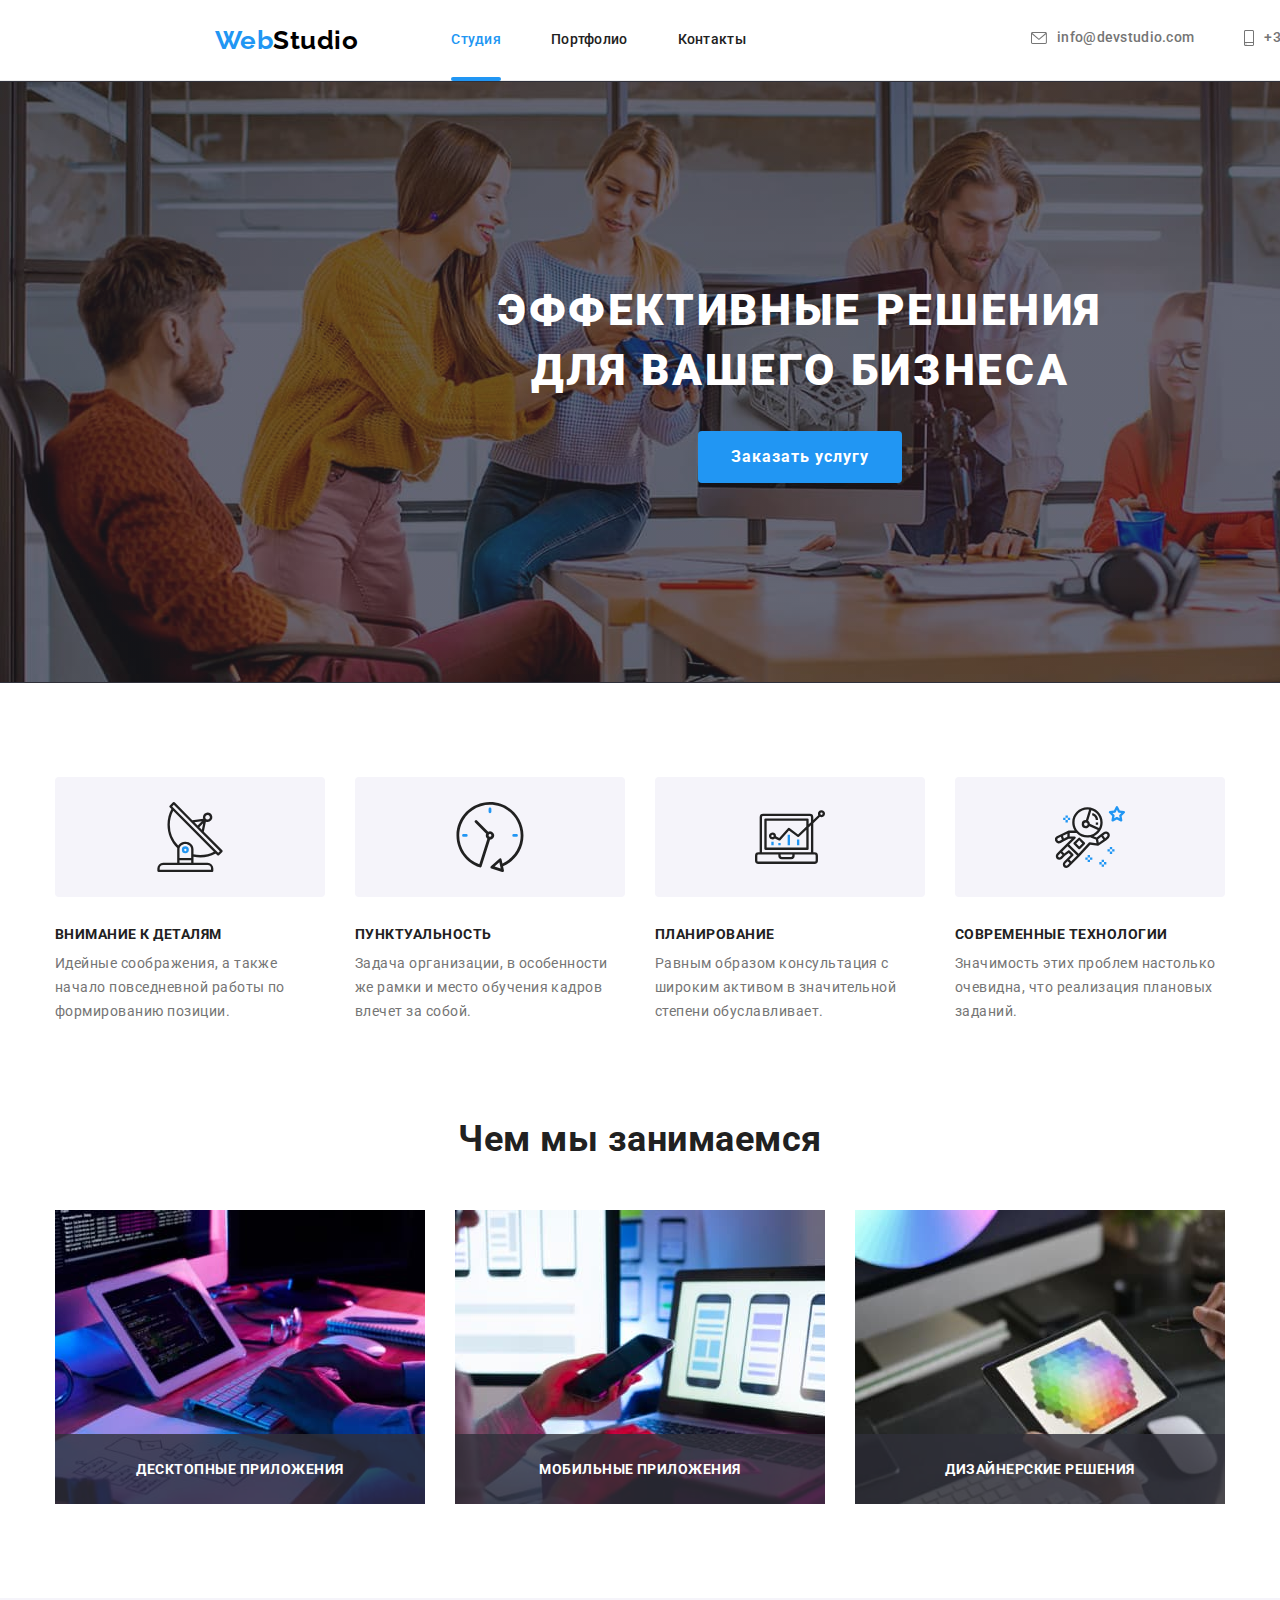
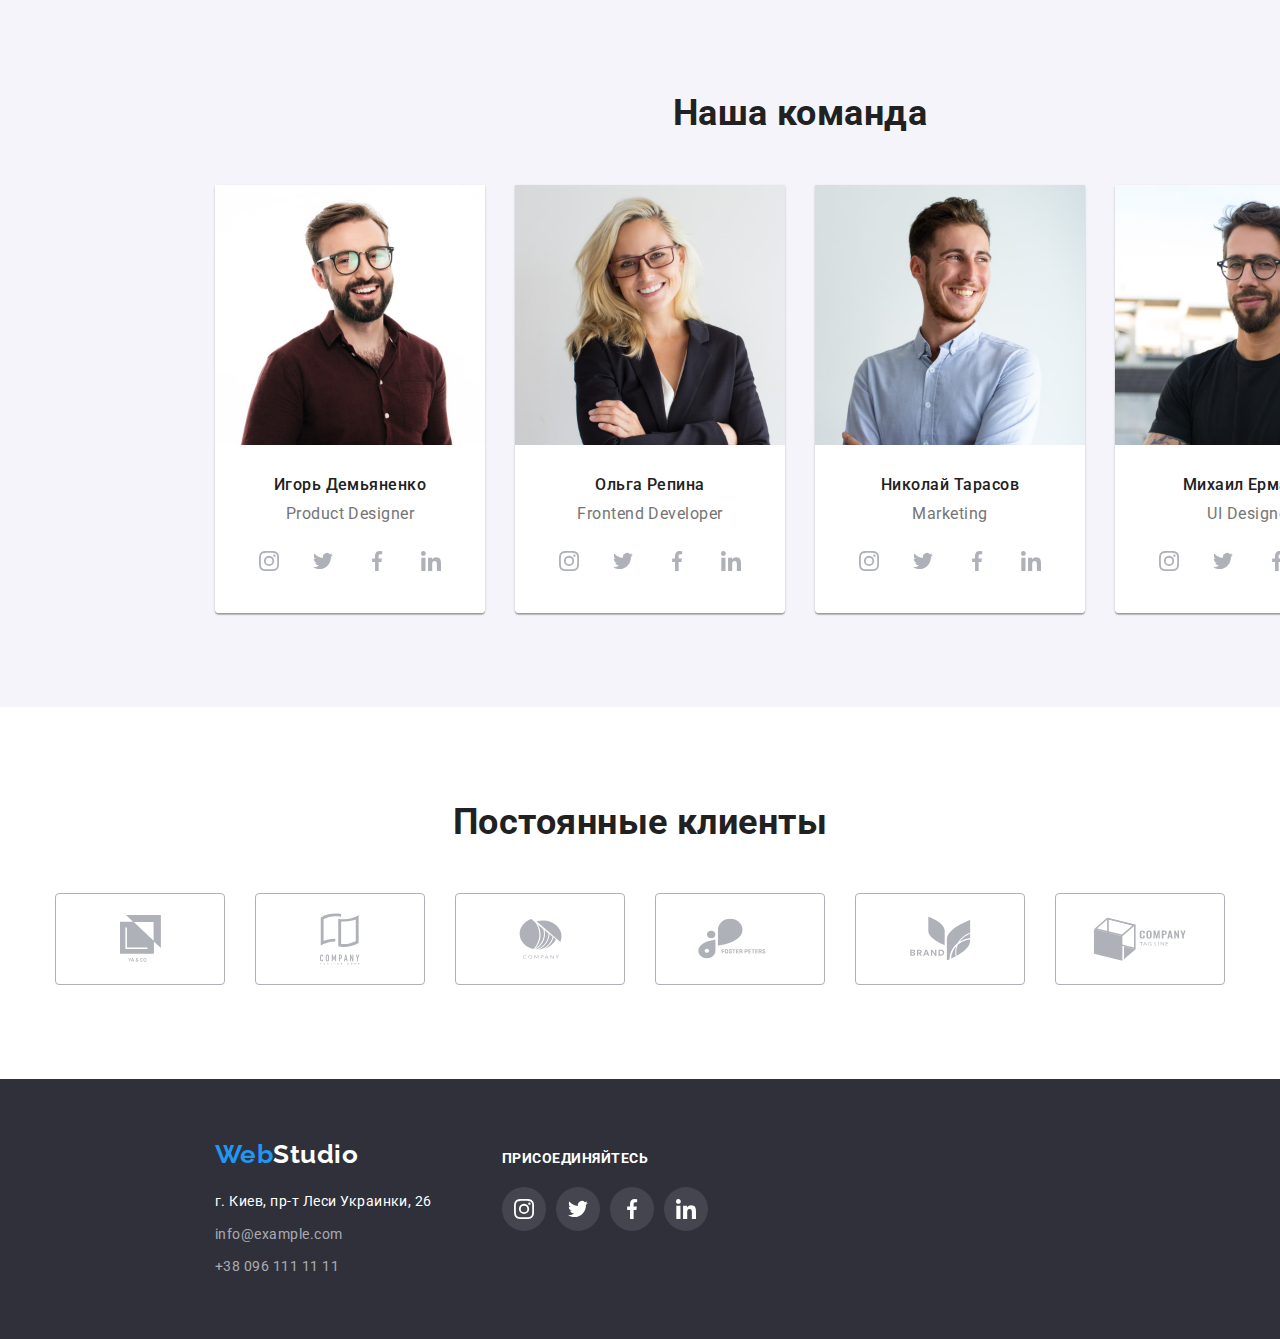
==== index.html @ 0e06b634 "Клонирует дз5" ====
<!DOCTYPE html>
<html lang="ru">
  <head>
    <meta charset="UTF-8" />
    <meta http-equiv="X-UA-Compatible" content="IE=edge" />
    <meta name="viewport" content="width=device-width, initial-scale=1.0" />
    <title>Студия</title>
    <link rel="preconnect" href="https://fonts.googleapis.com" />
    <link rel="preconnect" href="https://fonts.gstatic.com" crossorigin />
    <link
      href="https://fonts.googleapis.com/css2?family=Raleway:wght@700&family=Roboto:wght@400;500;700;900&display=swap"
      rel="stylesheet"
    />
    <link
      rel="stylesheet"
      href="https://cdnjs.cloudflare.com/ajax/libs/modern-normalize/1.1.0/modern-normalize.min.css"
    />
    <link rel="stylesheet" href="./css/styles.css" />
  </head>
  <body>
    <!--Header-->
    <header class="page-header">
      <div class="container header">
        <nav class="site-nav">
          <a href="./index.html" class="logo-header"><span class="logo-web">Web</span>Studio</a>
          <ul class="header-nav list">
            <li class="item"><a href="./index.html" class="link current">Студия</a></li>
            <li class="item"><a href="./portfolio.html" class="link">Портфолио</a></li>
            <li class="item"><a href="" class="link">Контакты</a></li>
          </ul>
        </nav>

        <ul class="header-conn list">
          <li class="item">
            <a href="mailto:info@devstudio.com" class="link"
              ><svg class="conn-icon" width="16" height="12">
                <use href="./images/sprites.svg#icon-mail"></use></svg
              >info@devstudio.com</a
            >
          </li>
          <li class="item">
            <a href="tel:+380961111111" class="link"
              ><svg class="conn-icon" width="10" height="16">
                <use href="./images/sprites.svg#icon-tel"></use></svg
              >+38 096 111 11 11</a
            >
          </li>
        </ul>
      </div>
    </header>

    <main class="page-main">
      <!--Hero-->
      <section class="hero">
        <div class="container">
          <h1 class="hero-title">
            Эффективные решения <br />
            для вашего бизнеса
          </h1>
          <button type="button" class="hero-button" data-modal-open>Заказать услугу</button>
        </div>
      </section>

      <!--Features-->
      <section class="section features no-padding">
        <div class="container">
          <h2 class="invisible">Наши особенности</h2>
          <ul class="list features-display">
            <li class="item">
              <div class="features-icon">
                <svg class="icon" width="70" height="70">
                  <use href="./images/sprites.svg#icon-antenna"></use>
                </svg>
              </div>
              <h3 class="features-title">Внимание к деталям</h3>
              <p class="features-text">
                Идейные соображения, а также начало повседневной работы по формированию позиции.
              </p>
            </li>
            <li class="item">
              <div class="features-icon">
                <svg class="icon" width="70" height="70">
                  <use href="./images/sprites.svg#icon-clock"></use>
                </svg>
              </div>
              <h3 class="features-title">Пунктуальность</h3>
              <p class="features-text">
                Задача организации, в особенности же рамки и место обучения кадров влечет за собой.
              </p>
            </li>
            <li class="item">
              <div class="features-icon">
                <svg class="icon" width="70" height="70">
                  <use href="./images/sprites.svg#icon-diagram"></use>
                </svg>
              </div>
              <h3 class="features-title">Планирование</h3>
              <p class="features-text">
                Равным образом консультация с широким активом в значительной степени обуславливает.
              </p>
            </li>
            <li class="item">
              <div class="features-icon">
                <svg class="icon" width="70" height="70">
                  <use href="./images/sprites.svg#icon-astronaut"></use>
                </svg>
              </div>
              <h3 class="features-title">Современные технологии</h3>
              <p class="features-text">
                Значимость этих проблем настолько очевидна, что реализация плановых заданий.
              </p>
            </li>
          </ul>
        </div>
      </section>

      <!--What are we doing-->
      <section class="section">
        <div class="container">
          <h2 class="working-direction">Чем мы занимаемся</h2>
          <ul class="list we-doing">
            <li>
              <div class="work-thumb">
                <img src="./images/box1.jpg" alt="Разработка сайта" width="370" height="294" />
                <p class="work-text">Десктопные приложения</p>
              </div>
            </li>
            <li>
              <div class="work-thumb">
                <img src="./images/box2.jpg" alt="Стиль сайта" width="370" height="294" />
                <p class="work-text">Мобильные приложения</p>
              </div>
            </li>
            <li>
              <div class="work-thumb">
                <img src="./images/box3.jpg" alt="Дизайн сайта" width="370" height="294" />
                <p class="work-text">Дизайнерские решения</p>
              </div>
            </li>
          </ul>
        </div>
      </section>

      <!--Team-->
      <section class="section our-team">
        <div class="container">
          <h2 class="team-title">Наша команда</h2>
          <ul class="list team">
            <li>
              <div class="card-person">
                <div class="foto-person">
                  <img
                    src="./images/person1.jpg"
                    alt="Игорь Демьяненко"
                    width="270"
                    height="260"
                    class="team-foto"
                  />
                </div>
                <div class="card-person-content">
                  <h3 class="team-name">Игорь Демьяненко</h3>
                  <p class="team-speciality">Product Designer</p>
                  <ul class="list team-list">
                    <li class="item">
                      <a href="" class="link-team"
                        ><svg class="team-icon" width="20" height="20">
                          <use href="./images/sprites.svg#icon-instagram"></use></svg
                      ></a>
                    </li>
                    <li class="item">
                      <a href="" class="link-team"
                        ><svg class="team-icon" width="20" height="20">
                          <use href="./images/sprites.svg#icon-twitter"></use></svg
                      ></a>
                    </li>
                    <li class="item">
                      <a href="" class="link-team"
                        ><svg class="team-icon" width="20" height="20">
                          <use href="./images/sprites.svg#icon-facebook"></use></svg
                      ></a>
                    </li>
                    <li class="item">
                      <a href="" class="link-team"
                        ><svg class="team-icon" width="20" height="20">
                          <use href="./images/sprites.svg#icon-linkedin"></use></svg
                      ></a>
                    </li>
                  </ul>
                </div>
              </div>
            </li>

            <li>
              <div class="card-person">
                <div class="foto-person">
                  <img
                    src="./images/person2.jpg"
                    alt="Ольга Репина"
                    width="270"
                    height="260"
                    class="team-foto"
                  />
                </div>
                <div class="card-person-content">
                  <h3 class="team-name">Ольга Репина</h3>
                  <p class="team-speciality">Frontend Developer</p>
                  <ul class="list team-list">
                    <li class="item">
                      <a href="" class="link-team"
                        ><svg class="team-icon" width="20" height="20">
                          <use href="./images/sprites.svg#icon-instagram"></use></svg
                      ></a>
                    </li>
                    <li class="item">
                      <a href="" class="link-team"
                        ><svg class="team-icon" width="20" height="20">
                          <use href="./images/sprites.svg#icon-twitter"></use></svg
                      ></a>
                    </li>
                    <li class="item">
                      <a href="" class="link-team"
                        ><svg class="team-icon" width="20" height="20">
                          <use href="./images/sprites.svg#icon-facebook"></use></svg
                      ></a>
                    </li>
                    <li class="item">
                      <a href="" class="link-team"
                        ><svg class="team-icon" width="20" height="20">
                          <use href="./images/sprites.svg#icon-linkedin"></use></svg
                      ></a>
                    </li>
                  </ul>
                </div>
              </div>
            </li>

            <li>
              <div class="card-person">
                <div class="foto-person">
                  <img
                    src="./images/person3.jpg"
                    alt="Николай Тарасов"
                    width="270"
                    height="260"
                    class="team-foto"
                  />
                </div>
                <div class="card-person-content">
                  <h3 class="team-name">Николай Тарасов</h3>
                  <p class="team-speciality">Marketing</p>
                  <ul class="list team-list">
                    <li class="item">
                      <a href="" class="link-team"
                        ><svg class="team-icon" width="20" height="20">
                          <use href="./images/sprites.svg#icon-instagram"></use></svg
                      ></a>
                    </li>
                    <li class="item">
                      <a href="" class="link-team"
                        ><svg class="team-icon" width="20" height="20">
                          <use href="./images/sprites.svg#icon-twitter"></use></svg
                      ></a>
                    </li>
                    <li class="item">
                      <a href="" class="link-team"
                        ><svg class="team-icon" width="20" height="20">
                          <use href="./images/sprites.svg#icon-facebook"></use></svg
                      ></a>
                    </li>
                    <li class="item">
                      <a href="" class="link-team"
                        ><svg class="team-icon" width="20" height="20">
                          <use href="./images/sprites.svg#icon-linkedin"></use></svg
                      ></a>
                    </li>
                  </ul>
                </div>
              </div>
            </li>

            <li>
              <div class="card-person">
                <div class="foto-person">
                  <img
                    src="./images/person4.jpg"
                    alt="Михаил Ермаков"
                    width="270"
                    height="260"
                    class="team-foto"
                  />
                </div>
                <div class="card-person-content">
                  <h3 class="team-name">Михаил Ермаков</h3>
                  <p class="team-speciality">UI Designer</p>
                  <ul class="list team-list">
                    <li class="item">
                      <a href="" class="link-team"
                        ><svg class="team-icon" width="20" height="20">
                          <use href="./images/sprites.svg#icon-instagram"></use></svg
                      ></a>
                    </li>
                    <li class="item">
                      <a href="" class="link-team"
                        ><svg class="team-icon" width="20" height="20">
                          <use href="./images/sprites.svg#icon-twitter"></use></svg
                      ></a>
                    </li>
                    <li class="item">
                      <a href="" class="link-team"
                        ><svg class="team-icon" width="20" height="20">
                          <use href="./images/sprites.svg#icon-facebook"></use></svg
                      ></a>
                    </li>
                    <li class="item">
                      <a href="" class="link-team"
                        ><svg class="team-icon" width="20" height="20">
                          <use href="./images/sprites.svg#icon-linkedin"></use></svg
                      ></a>
                    </li>
                  </ul>
                </div>
              </div>
            </li>
          </ul>
        </div>
      </section>

      <!-- clients -->
      <section class="section">
        <div class="container">
          <h2 class="clients-title">Постоянные клиенты</h2>
          <ul class="list clients-list">
            <li class="item">
              <a href="" class="link-client">
                <svg class="clients-icon" width="41" height="47">
                  <use href="./images/sprites.svg#icon-client1"></use>
                </svg>
              </a>
            </li>

            <li class="item">
              <a href="" class="link-client">
                <svg class="clients-icon" width="40" height="52">
                  <use href="./images/sprites.svg#icon-client2"></use>
                </svg>
              </a>
            </li>

            <li class="item">
              <a href="" class="link-client">
                <svg class="clients-icon" width="43" height="41">
                  <use href="./images/sprites.svg#icon-client3"></use>
                </svg>
              </a>
            </li>

            <li class="item">
              <a href="" class="link-client">
                <svg class="clients-icon" width="84" height="41">
                  <use href="./images/sprites.svg#icon-client4"></use>
                </svg>
              </a>
            </li>

            <li class="item">
              <a href="" class="link-client">
                <svg class="clients-icon" width="63" height="45">
                  <use href="./images/sprites.svg#icon-client5"></use>
                </svg>
              </a>
            </li>

            <li class="item">
              <a href="" class="link-client">
                <svg class="clients-icon" width="94" height="44">
                  <use href="./images/sprites.svg#icon-client6"></use>
                </svg>
              </a>
            </li>
          </ul>
        </div>
      </section>
    </main>

    <!--Footer-->
    <footer class="page-footer">
      <div class="container footer">
        <div class="footer-left">
          <a href="./index.html" class="logo-footer"> <span class="logo-web">Web</span>Studio</a>
          <address class="address">г. Киев, пр-т Леси Украинки, 26</address>
          <ul class="footer-conn list">
            <li class="item">
              <a href="mailto:info@example.com" class="link">info@example.com</a>
            </li>
            <li class="item"><a href="tel:+380961111111" class="link">+38 096 111 11 11</a></li>
          </ul>
        </div>
        <div class="footer-social">
          <p class="social-text">присоединяйтесь</p>
          <ul class="list footer-list">
            <li class="item">
              <a href="" class="link-footer"
                ><svg class="footer-icon" width="20" height="20">
                  <use href="./images/sprites.svg#icon-instagram"></use></svg
              ></a>
            </li>
            <li class="item">
              <a href="" class="link-footer"
                ><svg class="footer-icon" width="20" height="20">
                  <use href="./images/sprites.svg#icon-twitter"></use></svg
              ></a>
            </li>
            <li class="item">
              <a href="" class="link-footer"
                ><svg class="footer-icon" width="20" height="20">
                  <use href="./images/sprites.svg#icon-facebook"></use></svg
              ></a>
            </li>
            <li class="item">
              <a href="" class="link-footer"
                ><svg class="footer-icon" width="20" height="20">
                  <use href="./images/sprites.svg#icon-linkedin"></use></svg
              ></a>
            </li>
          </ul>
        </div>
      </div>
    </footer>

    <div class="backdrop is-hidden" data-modal>
      <div class="modal">
        <button class="close-modal" data-modal-close>
          <svg class="close" width="11" height="11">
            <use href="./images/close.svg#icon-close"></use>
          </svg>
        </button>
      </div>
    </div>

    <script src="./js/modal.js"></script>
  </body>
</html>
---- css/styles.css ----
/* фон: #FFFFFF */
/* вторичный фон: #F5F4FA */
/* footer color: #2F303A */
/* акцент: #2196F3 */
/* первичный цвет текста: #757575 */
/* вторичный цвет текста: #212121 */
:root {
  --primary-color-text: #757575;
  --secondary-color-text: #212121;
  --accent: #2196f3;
  --white-color: #ffffff;
  --secondary-background-color: #f5f4fa;

  --card-set-gap: 30px;

  --time-animation: cubic-bezier(0.4, 0, 0.2, 1);
}

body {
  background-color: var(--primary-background-color);
  color: var(--primary-color-text);

  font-family: 'Roboto', sans-serif;
  letter-spacing: 0.03em;
}

h1,
h2,
h3,
h4,
h5,
h6,
p {
  margin: 0;
  padding: 0;
}

img {
  display: block;
  max-width: 100%;
}

/* list */
.list {
  list-style: none;
  padding: 0;
  margin: 0;
}

.container {
  width: 1200px;
  /* outline: 2px solid #000000; */
  margin-left: auto;
  margin-right: auto;
  padding: 0 15px;
}

.section {
  padding-top: 94px;
  padding-bottom: 94px;
}

.section.no-padding {
  padding-bottom: 0;
}

.invisible {
  color: transparent;
  font-size: 0;
}

/* Header */
.page-header {
  min-width: 1600px;
  border-bottom: 1px solid #ececec;
}

.header,
.site-nav {
  display: flex;
  align-items: center;
}

.header-nav {
  display: flex;
}

.header-nav .link {
  display: block;
  padding-top: 32px;
  padding-bottom: 32px;

  color: var(--secondary-color-text);
  text-decoration: none;

  font-weight: 500;
  font-size: 14px;
  line-height: 1.14;
  letter-spacing: 0.02em;

  transition: color 250ms var(--time-animation);
}

.header-nav .link:hover,
.header-nav .link:focus {
  color: var(--accent);
}

.header-nav .link.current {
  color: var(--accent);
}

.current {
  position: relative;
}

.current::after {
  content: '';
  display: block;
  width: 100%;
  height: 4px;

  position: absolute;
  left: 0;
  bottom: -1px;

  background: var(--accent);
  border-radius: 2px;

  animation: current 400ms var(--time-animation);
}

.site-nav {
  display: flex;
}

.header-conn {
  display: flex;
  margin-left: auto;
}

.header-conn .item + .item {
  margin-left: 50px;
}

.header-conn .link {
  color: inherit;
  text-decoration: none;

  font-weight: 500;
  font-size: 14px;
  line-height: 1.14;
  letter-spacing: 0.02em;

  display: inline-flex;
  align-items: center;

  transition: color 250ms var(--time-animation);
}

.conn-icon {
  fill: var(--primary-color-text);
  margin-right: 10px;

  transition: fill 250ms var(--time-animation);
}

.header-conn .link:hover,
.header-conn .link:focus {
  color: var(--accent);
}

.header-conn .link:hover .conn-icon,
.header-conn .link:focus .conn-icon {
  fill: var(--accent);
}

.header-nav .item:not(:last-child) {
  margin-right: 50px;
}

/* header logo */
.logo-header {
  margin-right: 93px;

  color: #000000;
  text-decoration: none;

  font-family: 'Raleway', sans-serif;
  font-weight: 700;
  font-size: 26px;
  line-height: 1.19;
}

.logo-web {
  color: var(--accent);
}

/* footer */
.page-footer {
  min-width: 1600px;
  background-color: #2f303a;
  padding-top: 60px;
  padding-bottom: 60px;
}

.logo-footer {
  display: inline-block;
  margin-bottom: 20px;

  color: var(--white-color);
  text-decoration: none;

  font-family: 'Raleway', sans-serif;
  font-weight: 700;
  font-size: 26px;
  line-height: 1.19;
}

.footer-conn .link {
  color: rgba(255, 255, 255, 0.6);
  text-decoration: none;

  font-size: 14px;
  line-height: 1.71;

  transition: color 250ms var(--time-animation);
}

.footer-conn .link:hover,
.footer-conn .link:focus {
  color: var(--accent);
}

.address {
  margin-bottom: 9px;

  color: var(--white-color);

  font-style: normal;
  font-size: 14px;
  line-height: 1.71;
}

.footer-conn .item:not(:last-child) {
  margin-bottom: 9px;
}

.footer-social {
  padding-top: 12px;
}

.social-text {
  display: block;
  color: var(--white-color);

  margin-bottom: 20px;

  font-weight: 700;
  font-size: 14px;
  line-height: 1.14;
  text-transform: uppercase;
}

.footer-left {
  margin-right: 70px;
}

.footer {
  display: flex;
}

.footer-social .list {
  display: flex;
}

.footer-icon {
  fill: var(--white-color);
}

.link-footer {
  display: flex;
  justify-content: center;
  align-items: center;

  width: 44px;
  height: 44px;
  border-radius: 50%;
  background-color: rgba(255, 255, 255, 0.1);

  transition: background-color 250ms var(--time-animation);
}

.footer-list .item:not(:last-child) {
  margin-right: 10px;
}

.link-footer:hover,
.link-footer:focus {
  background-color: var(--accent);
}

/* hero */
.hero {
  background-color: #2f303a;
  min-width: 1600px;
  min-height: 600px;
  background-image: linear-gradient(to right, rgba(47, 48, 58, 0.4), rgba(47, 48, 58, 0.4)),
    url(../images/background.jpg);
  text-align: center;
  background-repeat: no-repeat;
  background-position: center;
  background-size: contain;

  padding-top: 200px;
  padding-bottom: 200px;
}

.hero-title {
  margin-bottom: 30px;

  color: var(--white-color);
  font-weight: 900;
  font-size: 44px;
  line-height: 1.36;

  letter-spacing: 0.06em;
  text-transform: uppercase;
}

.hero-button {
  padding: 10px 32px;
  border-radius: 4px;
  min-width: 200px;

  color: var(--white-color);
  background-color: var(--accent);
  border: 1px solid transparent;
  cursor: pointer;

  font-family: inherit;
  font-weight: 700;
  font-size: 16px;
  line-height: 1.87;
  letter-spacing: 0.06em;

  transition: background-color 250ms var(--time-animation);
}

.hero-button:hover,
.hero-button:focus {
  background-color: #188ce8;
}

/* Features */
.features-display {
  display: flex;
}

.features-display .item {
  width: 270px;
}

.features-display .item:not(:last-child) {
  margin-right: 30px;
}

.features-icon {
  display: flex;
  height: 120px;
  justify-content: center;
  align-items: center;

  background-color: var(--secondary-background-color);
  border-radius: 4px;
  margin-bottom: 30px;
}

.features-title {
  margin-bottom: 10px;

  color: var(--secondary-color-text);

  font-size: 14px;
  line-height: 1.14;
  text-transform: uppercase;
}

.features-text {
  font-size: 14px;
  line-height: 1.71;
}

/* What are we doing */

.we-doing {
  display: flex;
  justify-content: space-between;
}

.working-direction {
  margin-bottom: 50px;

  color: var(--secondary-color-text);

  font-size: 36px;
  line-height: 1.17;
  text-align: center;
}

.work-thumb {
  position: relative;
}

.work-text {
  position: absolute;
  bottom: 0;
  left: 0;
  display: flex;
  justify-content: center;
  align-items: center;

  width: 100%;
  height: 70px;

  font-weight: 700;
  font-size: 14px;
  line-height: calc(16 / 14);
  text-transform: uppercase;

  color: var(--white-color);
  background-color: rgba(47, 48, 58, 0.8);
}

/* Team */
.team {
  display: flex;
  justify-content: space-between;
}

.our-team {
  min-width: 1600px;
  background-color: var(--secondary-background-color);
}

.team-title {
  margin-bottom: 50px;

  color: var(--secondary-color-text);

  font-size: 36px;
  line-height: 1.17;
  text-align: center;
}

.team-name {
  margin-bottom: 10px;

  color: var(--secondary-color-text);

  font-weight: 500;
  font-size: 16px;
  line-height: 1.19;
  text-align: center;
}

.team-speciality {
  font-size: 16px;
  line-height: 1.19;
  text-align: center;

  margin-bottom: 16px;
}

/* .team-social .list {
  display: flex;
} */

.team-icon {
  fill: #afb1b8;

  transition: fill 250ms var(--time-animation);
}

.team-list .item:not(:last-child) {
  margin-right: 10px;
}

.team-list {
  display: flex;
  justify-content: center;
  align-items: center;
}

.link-team {
  display: flex;
  justify-content: center;
  align-items: center;
  width: 44px;
  height: 44px;
  border-radius: 50%;
  background-color: var(--white-color);

  transition: background-color 250ms var(--time-animation);
}

.link-team:hover,
.link-team:focus {
  background-color: var(--accent);
}

.link-team:hover .team-icon,
.link-team:focus .team-icon {
  fill: var(--white-color);
}

.card-person-content {
  padding-top: 30px;
  padding-bottom: 30px;
  background-color: var(--white-color);
}

.card-person {
  box-shadow: 0px 1px 3px rgba(0, 0, 0, 0.12), 0px 1px 1px rgba(0, 0, 0, 0.14),
    0px 2px 1px rgba(0, 0, 0, 0.2);
  border-radius: 0px 0px 4px 4px;
  overflow: hidden;
}

/* clients */
.clients-title {
  font-family: Roboto;
  font-weight: 700;
  font-size: 36px;
  line-height: 1.17;
  text-align: center;
  color: var(--secondary-color-text);

  margin-bottom: 50px;
}

.clients-list {
  display: flex;
}

.clients-list .link-client {
  display: flex;
  justify-content: center;
  align-items: center;

  border: 1px solid #afb1b8;
  border-radius: 4px;

  width: 170px;
  height: 92px;

  transition: border-color 250ms var(--time-animation);
}

.clients-icon {
  fill: #afb1b8;

  transition: fill 250ms var(--time-animation);
}

.clients-list .link-client:focus,
.clients-list .link-client:hover {
  border: 1px solid var(--accent);
}

.clients-list .link-client:focus .clients-icon,
.clients-list .link-client:hover .clients-icon {
  fill: var(--accent);
}

.clients-list .item:not(:last-child) {
  margin-right: 30px;
}

/* page portfolio */
.buttons-portfolio {
  display: flex;
  justify-content: center;
}

.buttons-portfolio .item:not(:last-child) {
  margin-right: 8px;
}

.buttons-portfolio .filter {
  padding: 6px 22px;
  border: 1px solid transparent;
  border-radius: 4px;

  background-color: var(--secondary-background-color);
  color: var(--secondary-color-text);
  cursor: pointer;

  font-family: inherit;
  font-weight: 500;
  font-size: 16px;
  line-height: 1.62;
  text-align: center;

  transition: background-color 250ms var(--time-animation), color 250ms var(--time-animation),
    box-shadow 250ms var(--time-animation);
}

.buttons-portfolio .filter:hover,
.buttons-portfolio .filter:focus {
  border: 1px solid transparent;

  background-color: var(--accent);
  color: var(--white-color);
  box-shadow: 0px 3px 1px rgba(0, 0, 0, 0.1), 0px 1px 2px rgba(0, 0, 0, 0.08),
    0px 2px 2px rgba(0, 0, 0, 0.12);
}

.buttons-portfolio {
  margin-bottom: 50px;
}

/* Products */
.card-link {
  display: block;
  color: inherit;
  text-decoration: none;

  transition: box-shadow 250ms var(--time-animation);
}

.products {
  display: flex;
  flex-wrap: wrap;
  margin-left: calc(-1 * var(--card-set-gap));
  margin-top: calc(-1 * var(--card-set-gap));
}

.products .item {
  flex-basis: calc(100% / 3 - var(--card-set-gap));
  margin-left: var(--card-set-gap);
  margin-top: var(--card-set-gap);
}

.products-title {
  margin-bottom: 4px;

  color: var(--secondary-color-text);

  font-size: 18px;
  line-height: 2;
  letter-spacing: 0.06em;
}

.products-type {
  font-size: 16px;
  line-height: 1.87;
}

.card-content {
  padding: 20px 24px;
  border: 1px solid #eeeeee;
  border-top: none;
}

.card-link:hover,
.card-link:focus {
  box-shadow: 0px 1px 1px rgba(0, 0, 0, 0.12), 0px 4px 4px rgba(0, 0, 0, 0.06),
    1px 4px 6px rgba(0, 0, 0, 0.16);
}

.card-thumb {
  position: relative;
  overflow: hidden;
}

.card-text {
  font-size: 18px;
  line-height: calc(28 / 18);

  padding: 63px 24px;

  color: var(--white-color);
}

.overlay {
  position: absolute;
  top: 0;
  left: 0;
  width: 100%;
  height: 100%;
  background-color: rgba(33, 150, 243, 0.9);

  transform: translateY(100%);
  transition: transform 250ms var(--time-animation);
}

.card-link:hover .overlay,
.card-link:focus .overlay {
  transform: translateY(0);
}

/* Modal */
.backdrop {
  position: fixed;
  top: 0;
  left: 0;
  width: 100%;
  height: 100%;
  background-color: rgba(0, 0, 0, 0.2);

  opacity: 1;
  transition: opacity 250ms var(--time-animation), visibility 250ms var(--time-animation);
}

.backdrop.is-hidden {
  opacity: 0;
  pointer-events: none;
  visibility: hidden;
}

.backdrop.is-hidden .modal {
  transform: translate(-50%, -50%) scale(-0.7);
  opacity: 0;
  visibility: hidden;
}

.modal {
  position: absolute;
  top: 50%;
  left: 50%;

  transform: translate(-50%, -50%) scale(1);
  opacity: 1;
  transition: transform 250ms var(--time-animation), opacity 250ms var(--time-animation),
    visibility 250ms var(--time-animation);

  min-width: 528px;
  min-height: 581px;

  background: var(--white-color);
  box-shadow: 0px 1px 3px rgba(0, 0, 0, 0.12), 0px 1px 1px rgba(0, 0, 0, 0.14),
    0px 2px 1px rgba(0, 0, 0, 0.2);
  border-radius: 4px;
}

.close-modal {
  position: absolute;
  top: 8px;
  right: 8px;

  display: flex;
  justify-content: center;
  align-items: center;
  width: 30px;
  height: 30px;

  border: 1px solid rgba(0, 0, 0, 0.1);
  border-radius: 50%;
  background-color: var(--white-color);
}

.close {
  display: block;
  fill: #000000;

  transition: fill 250ms var(--time-animation);
}

.close-modal:hover .close,
.close-modal:focus .close {
  fill: var(--accent);
}

/* animation */
@keyframes current {
  0% {
    transform: scale(0);
  }
  100% {
    transform: scale(1);
  }
}
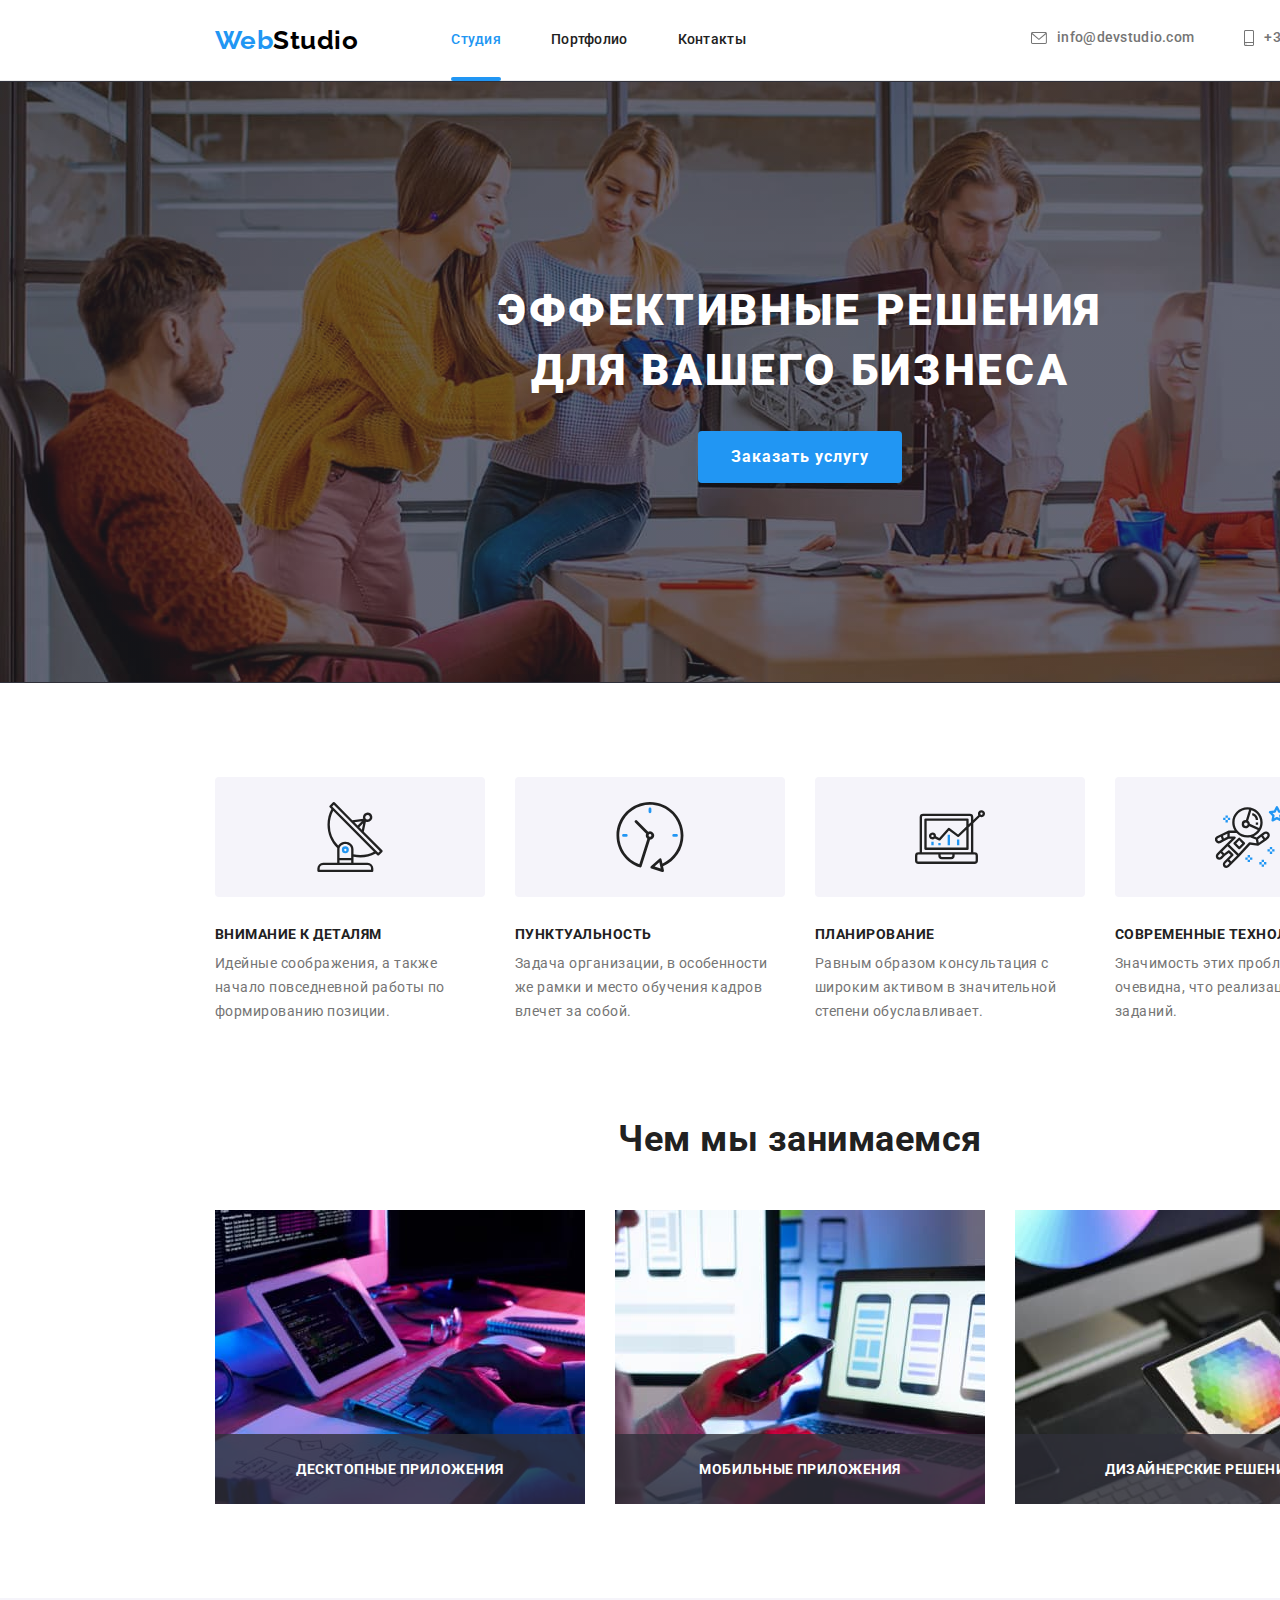
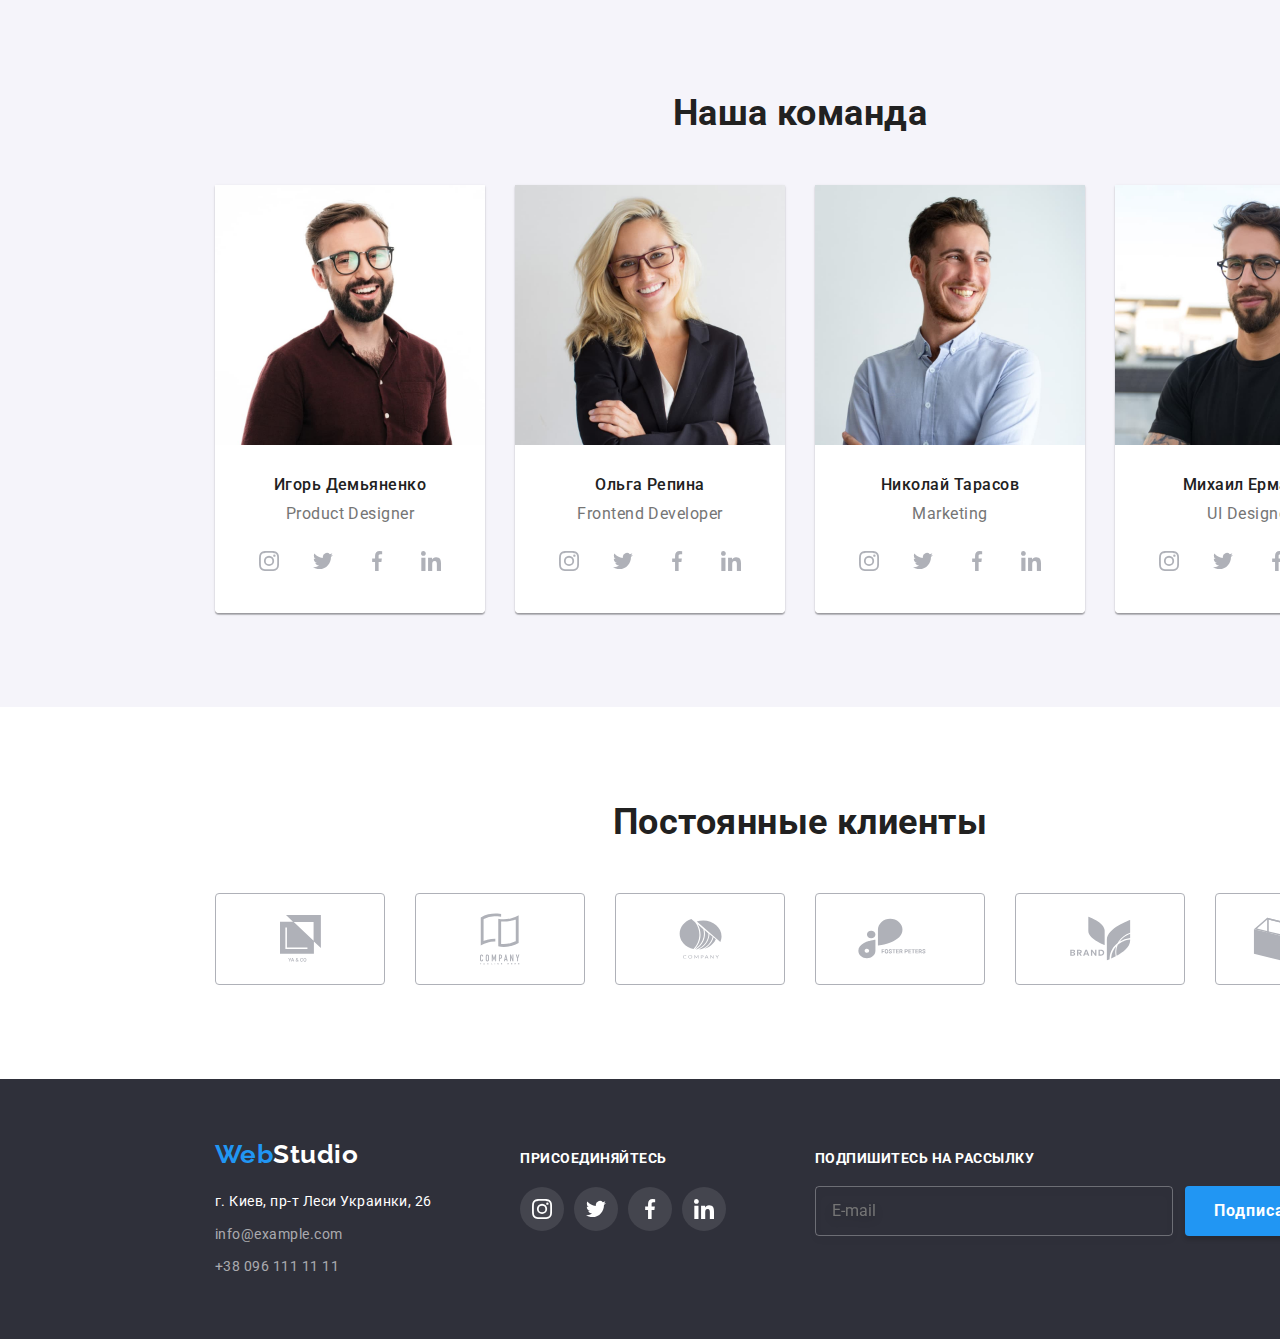
==== commit c7c844ac: "Начинает делать формы" ====
--- a/index.html
+++ b/index.html
@@ -424,11 +424,59 @@
             </li>
           </ul>
         </div>
+
+        <form class="form-footer js-speaker-form">
+          <p class="form-text">Подпишитесь на рассылку</p>
+          <div class="subscription">
+            <label for="email"></label>
+            <input type="email" name="email" id="email" placeholder="E-mail" class="input-footer" />
+            <button type="submit" class="footer-button">
+              Подписаться<svg width="24" height="24">
+                <use></use>
+              </svg>
+            </button>
+          </div>
+        </form>
       </div>
     </footer>
 
     <div class="backdrop is-hidden" data-modal>
       <div class="modal">
+        <form action="#" class="form js-speaker-form">
+          <p class="modal-form-title">Оставьте свои данные, мы вам перезвоним</p>
+          <div class="form-group">
+            <label for="user-name" class="form-label">Имя</label>
+            <input type="text" name="user-name" id="user-name" class="form-input" />
+          </div>
+          <div class="form-group">
+            <label for="user-tel" class="form-label">Телефон</label>
+            <input type="tel" name="user-tel" id="user-tel" class="form-input" />
+          </div>
+          <div class="form-group">
+            <label for="user-mail" class="form-label">Почта</label>
+            <input type="email" name="user-mail" id="user-mail" class="form-input" />
+          </div>
+          <div class="form-group-textarea">
+            <label for="user-comment" class="form-label">Комментарий</label>
+            <textarea
+              name="comment"
+              id="user-comment"
+              placeholder="Введите текст"
+              class="form-textarea"
+            ></textarea>
+          </div>
+          <div class="form-checkbox">
+            <p>
+              <input type="checkbox" name="policy" id="policy" /><label
+                for="policy"
+                class="label-checkbox"
+                >Соглашаюсь с рассылкой и принимаю</label
+              >
+              <a href="#" class="policy">Условия договора</a>
+            </p>
+          </div>
+          <button type="submit" class="modal-form-button">Отправить</button>
+        </form>
         <button class="close-modal" data-modal-close>
           <svg class="close" width="11" height="11">
             <use href="./images/close.svg#icon-close"></use>
@@ -438,5 +486,6 @@
     </div>
 
     <script src="./js/modal.js"></script>
+    <script src="./js/form.js"></script>
   </body>
 </html>
--- a/css/styles.css
+++ b/css/styles.css
@@ -22,6 +22,7 @@
 
   font-family: 'Roboto', sans-serif;
   letter-spacing: 0.03em;
+  min-width: 1600px;
 }
 
 h1,
@@ -71,7 +72,7 @@
 
 /* Header */
 .page-header {
-  min-width: 1600px;
+  /* min-width: 1600px; */
   border-bottom: 1px solid #ececec;
 }
 
@@ -198,7 +199,7 @@
 
 /* footer */
 .page-footer {
-  min-width: 1600px;
+  /* min-width: 1600px; */
   background-color: #2f303a;
   padding-top: 60px;
   padding-bottom: 60px;
@@ -246,10 +247,6 @@
   margin-bottom: 9px;
 }
 
-.footer-social {
-  padding-top: 12px;
-}
-
 .social-text {
   display: block;
   color: var(--white-color);
@@ -262,12 +259,10 @@
   text-transform: uppercase;
 }
 
-.footer-left {
-  margin-right: 70px;
-}
-
 .footer {
   display: flex;
+  align-items: baseline;
+  justify-content: space-between;
 }
 
 .footer-social .list {
@@ -298,6 +293,63 @@
 .link-footer:hover,
 .link-footer:focus {
   background-color: var(--accent);
+}
+
+.form-text {
+  margin-bottom: 20px;
+
+  font-weight: 700;
+  font-size: 14px;
+  line-height: calc(16 / 14);
+  text-transform: uppercase;
+
+  color: #ffffff;
+}
+
+.subscription {
+  display: flex;
+}
+
+.input-footer {
+  margin-right: 12px;
+  padding: 15px 0 15px 16px;
+  width: 358px;
+  height: 50px;
+
+  background-color: transparent;
+  border: 1px solid rgba(255, 255, 255, 0.3);
+  filter: drop-shadow(0px 4px 4px rgba(0, 0, 0, 0.15));
+  border-radius: 4px;
+
+  font-weight: 400;
+  font-size: 16px;
+  line-height: calc(20 / 16);
+  display: flex;
+  align-items: center;
+  color: var(--white-color);
+}
+
+.footer-button {
+  padding: 10px 28px 10px 29px;
+
+  font-family: inherit;
+  font-weight: 700;
+  font-size: 16px;
+  line-height: calc(30 / 16);
+
+  display: flex;
+  align-items: center;
+  text-align: center;
+  letter-spacing: 0.06em;
+
+  width: 200px;
+  height: 50px;
+
+  background: var(--accent);
+  box-shadow: 0px 4px 4px rgba(0, 0, 0, 0.15);
+  border-radius: 4px;
+  color: var(--white-color);
+  border: none;
 }
 
 /* hero */
@@ -439,7 +491,7 @@
 }
 
 .our-team {
-  min-width: 1600px;
+  /* min-width: 1600px; */
   background-color: var(--secondary-background-color);
 }
 
@@ -772,6 +824,116 @@
   fill: var(--accent);
 }
 
+.modal-form-title {
+  margin-bottom: 12px;
+
+  font-weight: 700;
+  font-size: 20px;
+  line-height: calc(23 / 20);
+  text-align: center;
+
+  color: var(--secondary-color-text);
+}
+
+.form {
+  padding: 40px;
+}
+
+.form-group {
+  display: flex;
+  flex-direction: column;
+  margin-bottom: 10px;
+}
+
+.form-group-textarea {
+  display: flex;
+  flex-direction: column;
+  margin-bottom: 20px;
+}
+
+.form-checkbox {
+  margin-bottom: 30px;
+}
+
+.modal-form-button {
+  display: block;
+  margin-left: auto;
+  margin-right: auto;
+
+  width: 200px;
+  height: 50px;
+
+  background: var(--accent);
+  box-shadow: 0px 4px 4px rgba(0, 0, 0, 0.15);
+  border-radius: 4px;
+  border: none;
+
+  font-weight: 700;
+  font-size: 16px;
+  line-height: calc(30 / 16);
+  letter-spacing: 0.06em;
+
+  color: var(--white-color);
+}
+
+.form-input {
+  padding: 11px 0 11px 12px;
+
+  height: 40px;
+
+  border: 1px solid rgba(33, 33, 33, 0.2);
+  border-radius: 4px;
+}
+
+.form-textarea {
+  padding: 12px 16px;
+
+  height: 120px;
+
+  resize: none;
+
+  border: 1px solid rgba(33, 33, 33, 0.2);
+  border-radius: 4px;
+}
+
+.form-textarea::placeholder {
+  font-weight: 400;
+  font-size: 12px;
+  line-height: calc(14 / 12);
+  letter-spacing: 0.01em;
+
+  color: rgba(117, 117, 117, 0.5);
+}
+
+.form-label {
+  margin-bottom: 4px;
+
+  font-weight: 400;
+  font-size: 12px;
+  line-height: calc(14 / 12);
+  letter-spacing: 0.01em;
+
+  color: var(--primary-color-text);
+}
+
+.label-checkbox {
+  font-weight: 400;
+  font-size: 14px;
+  line-height: calc(24 / 14);
+
+  color: var(--primary-color-text);
+}
+
+.policy {
+  font-weight: 400;
+  font-size: 14px;
+  line-height: calc(24 / 14);
+
+  text-decoration-line: underline;
+
+  color: var(--accent);
+}
+
 /* animation */
 @keyframes current {
   0% {
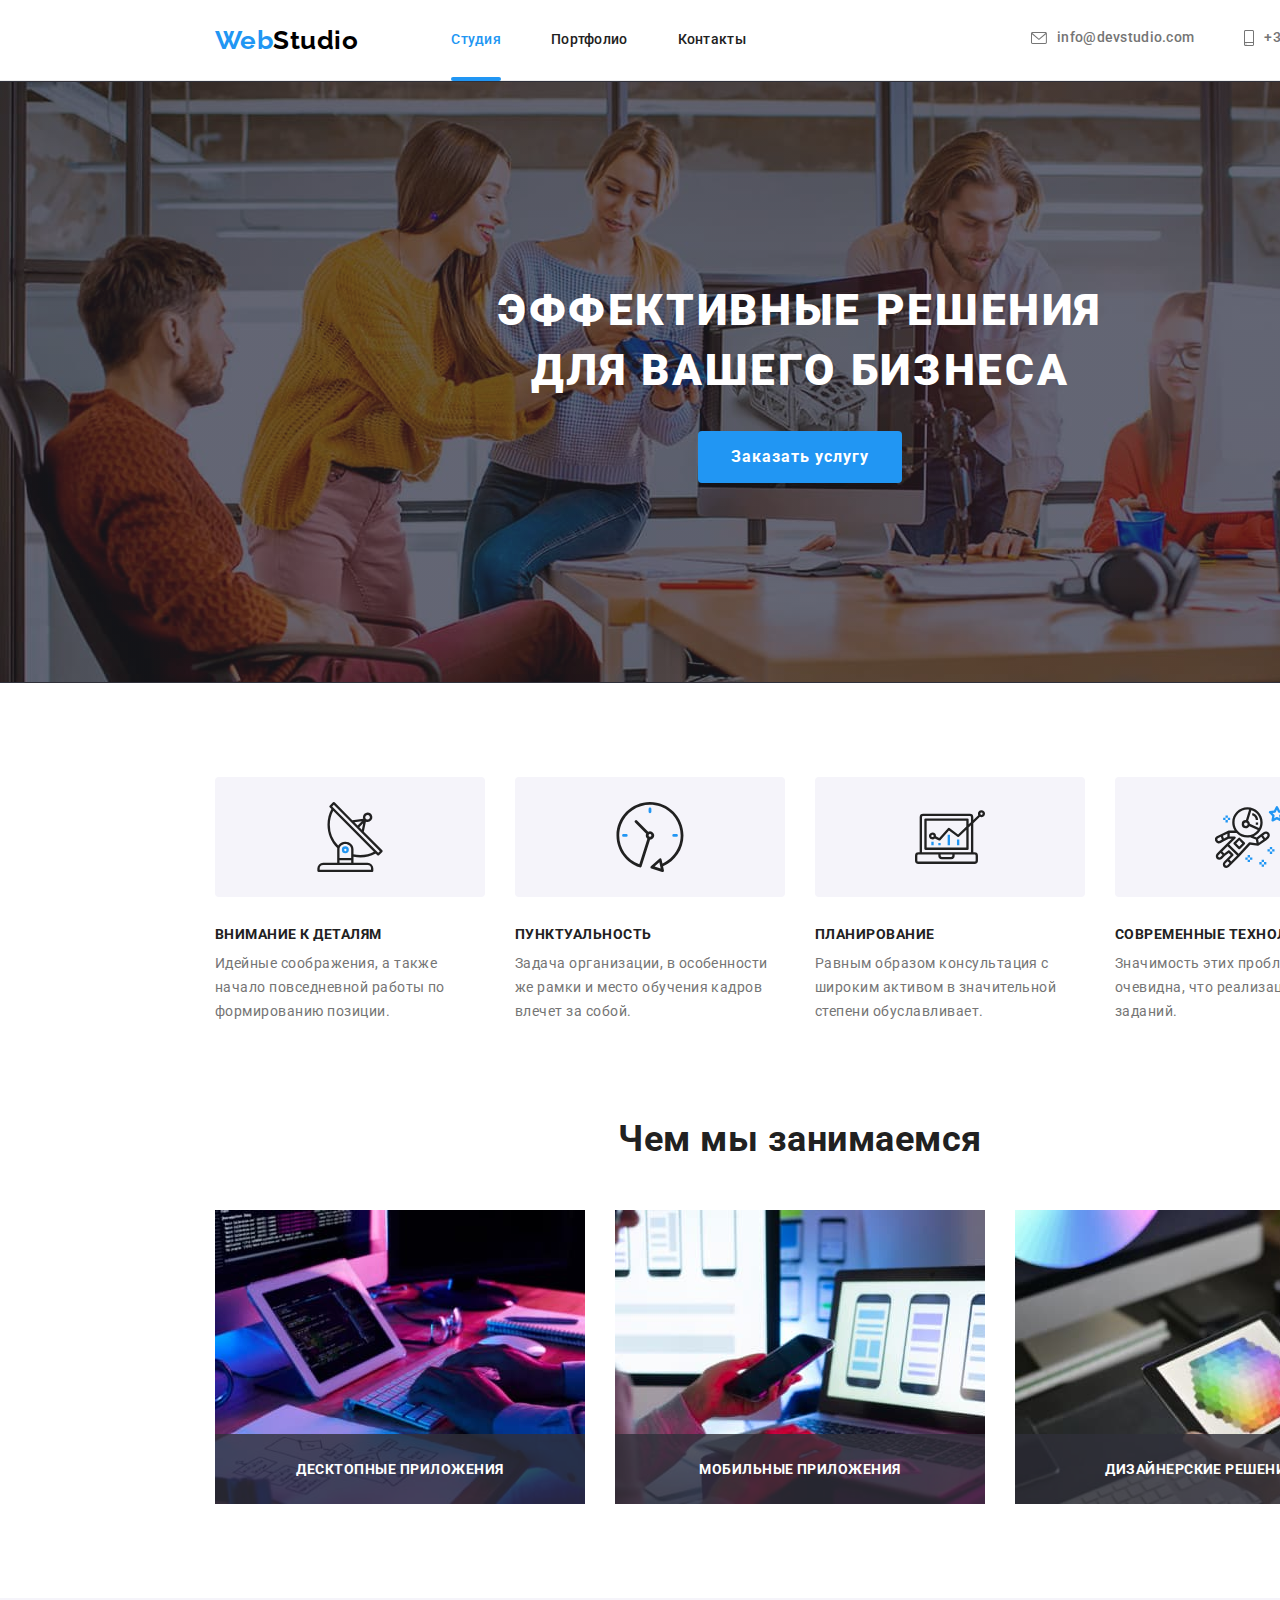
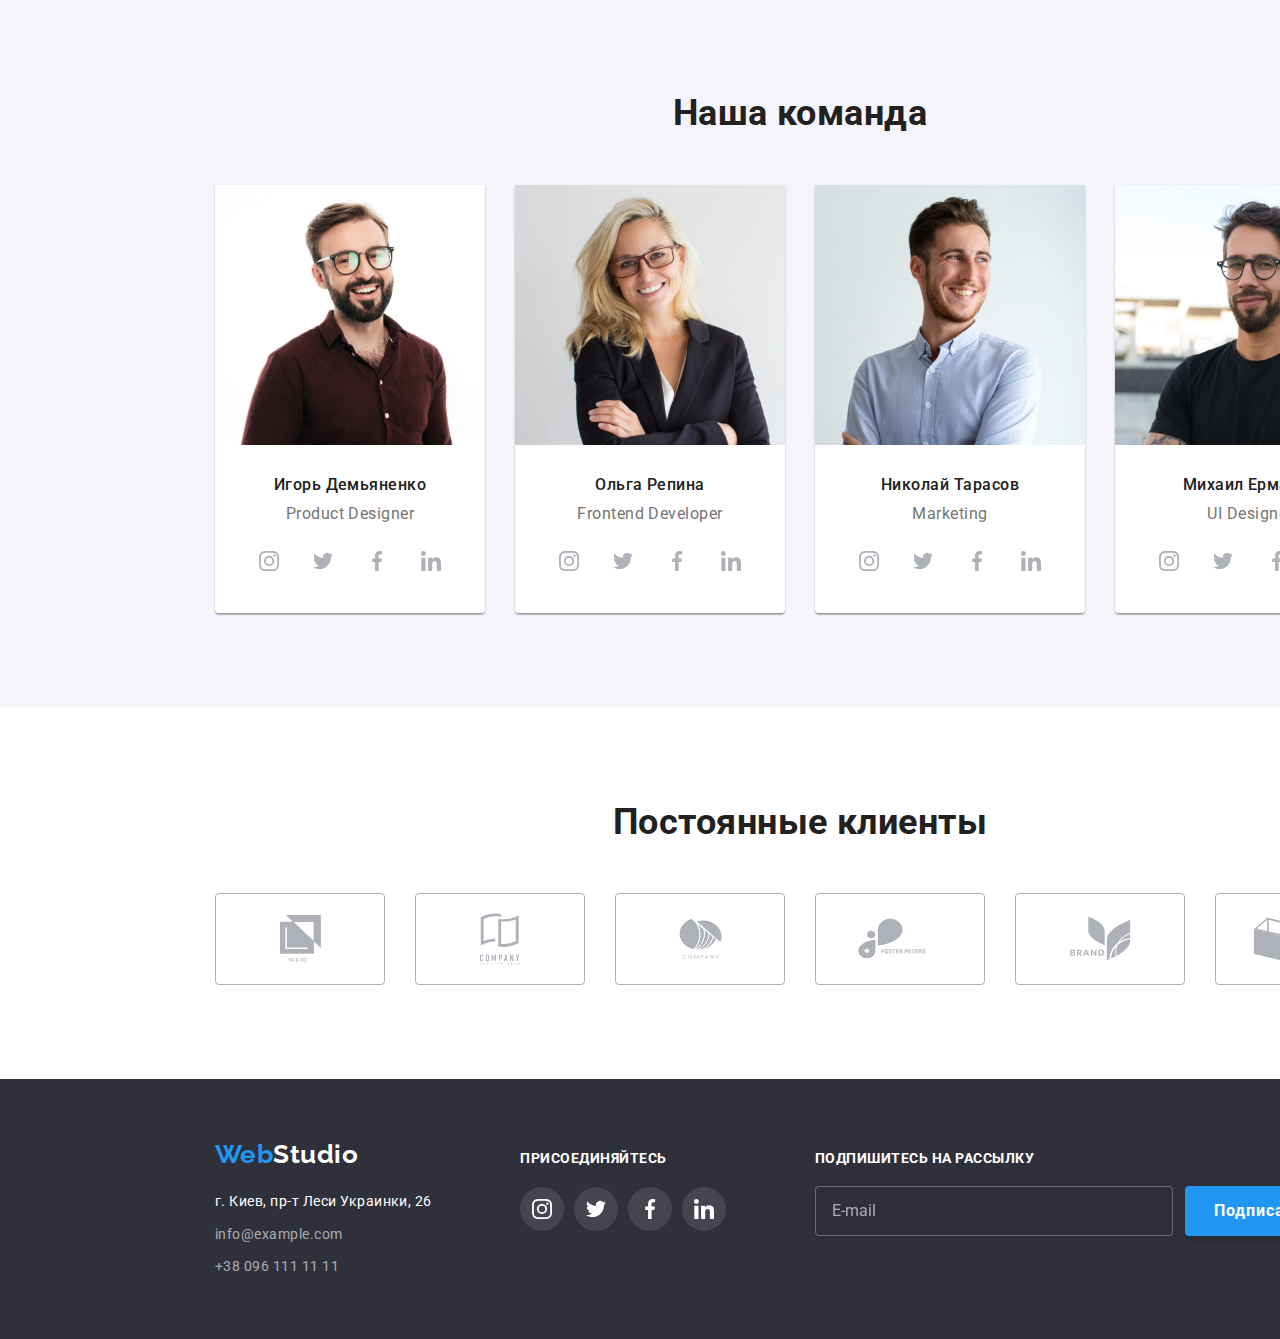
==== commit 2545588b: "Почти закончил оформление форм" ====
--- a/index.html
+++ b/index.html
@@ -425,7 +425,7 @@
           </ul>
         </div>
 
-        <form class="form-footer js-speaker-form">
+        <form class="form-footer js-speaker-form-subs">
           <p class="form-text">Подпишитесь на рассылку</p>
           <div class="subscription">
             <label for="email"></label>
@@ -442,7 +442,7 @@
 
     <div class="backdrop is-hidden" data-modal>
       <div class="modal">
-        <form action="#" class="form js-speaker-form">
+        <form class="form js-speaker-form">
           <p class="modal-form-title">Оставьте свои данные, мы вам перезвоним</p>
           <div class="form-group">
             <label for="user-name" class="form-label">Имя</label>
@@ -450,7 +450,7 @@
           </div>
           <div class="form-group">
             <label for="user-tel" class="form-label">Телефон</label>
-            <input type="tel" name="user-tel" id="user-tel" class="form-input" />
+            <input type="tel" name="user-tel" id="user-tel" class="form-input" autofocus />
           </div>
           <div class="form-group">
             <label for="user-mail" class="form-label">Почта</label>
@@ -466,14 +466,12 @@
             ></textarea>
           </div>
           <div class="form-checkbox">
-            <p>
-              <input type="checkbox" name="policy" id="policy" /><label
-                for="policy"
-                class="label-checkbox"
-                >Соглашаюсь с рассылкой и принимаю</label
-              >
-              <a href="#" class="policy">Условия договора</a>
-            </p>
+            <input type="checkbox" name="policy" id="policy" /><label
+              for="policy"
+              class="label-checkbox"
+              >Соглашаюсь с рассылкой и принимаю
+              <a href="#" class="policy">Условия договора</a></label
+            >
           </div>
           <button type="submit" class="modal-form-button">Отправить</button>
         </form>
--- a/css/styles.css
+++ b/css/styles.css
@@ -324,9 +324,22 @@
   font-weight: 400;
   font-size: 16px;
   line-height: calc(20 / 16);
-  display: flex;
-  align-items: center;
-  color: var(--white-color);
+  color: var(--white-color);
+
+  outline: none;
+  transition: border-color 250ms var(--time-animation);
+}
+
+.input-footer:focus {
+  border-color: var(--accent);
+}
+
+.input-footer::placeholder {
+  font-weight: 400;
+  font-size: 16px;
+  line-height: calc(20 / 16);
+
+  color: rgba(255, 255, 255, 0.6);
 }
 
 .footer-button {
@@ -345,11 +358,18 @@
   width: 200px;
   height: 50px;
 
-  background: var(--accent);
+  background-color: var(--accent);
   box-shadow: 0px 4px 4px rgba(0, 0, 0, 0.15);
   border-radius: 4px;
   color: var(--white-color);
   border: none;
+
+  transition: background-color 250ms var(--time-animation);
+}
+
+.footer-button:focus,
+.footer-button:hover {
+  background-color: #188ce8;
 }
 
 /* hero */
@@ -853,27 +873,9 @@
 
 .form-checkbox {
   margin-bottom: 30px;
-}
-
-.modal-form-button {
-  display: block;
-  margin-left: auto;
-  margin-right: auto;
-
-  width: 200px;
-  height: 50px;
-
-  background: var(--accent);
-  box-shadow: 0px 4px 4px rgba(0, 0, 0, 0.15);
-  border-radius: 4px;
-  border: none;
-
-  font-weight: 700;
-  font-size: 16px;
-  line-height: calc(30 / 16);
-  letter-spacing: 0.06em;
-
-  color: var(--white-color);
+  display: flex;
+  justify-content: center;
+  align-items: center;
 }
 
 .form-input {
@@ -883,6 +885,12 @@
 
   border: 1px solid rgba(33, 33, 33, 0.2);
   border-radius: 4px;
+  outline: none;
+  transition: border-color 250ms var(--time-animation);
+}
+
+.form-input:focus {
+  border-color: var(--accent);
 }
 
 .form-textarea {
@@ -894,6 +902,12 @@
 
   border: 1px solid rgba(33, 33, 33, 0.2);
   border-radius: 4px;
+  outline: none;
+  transition: border-color 250ms var(--time-animation);
+}
+
+.form-textarea:focus {
+  border-color: var(--accent);
 }
 
 .form-textarea::placeholder {
@@ -922,6 +936,8 @@
   line-height: calc(24 / 14);
 
   color: var(--primary-color-text);
+
+  margin-left: 7px;
 }
 
 .policy {
@@ -932,6 +948,34 @@
   text-decoration-line: underline;
 
   color: var(--accent);
+}
+
+.modal-form-button {
+  display: block;
+  margin-left: auto;
+  margin-right: auto;
+
+  width: 200px;
+  height: 50px;
+
+  background-color: var(--accent);
+  box-shadow: 0px 4px 4px rgba(0, 0, 0, 0.15);
+  border-radius: 4px;
+  border: none;
+
+  font-weight: 700;
+  font-size: 16px;
+  line-height: calc(30 / 16);
+  letter-spacing: 0.06em;
+
+  color: var(--white-color);
+
+  transition: background-color 250ms var(--time-animation);
+}
+
+.modal-form-button:hover,
+.modal-form-button:focus {
+  background-color: #188ce8;
 }
 
 /* animation */
